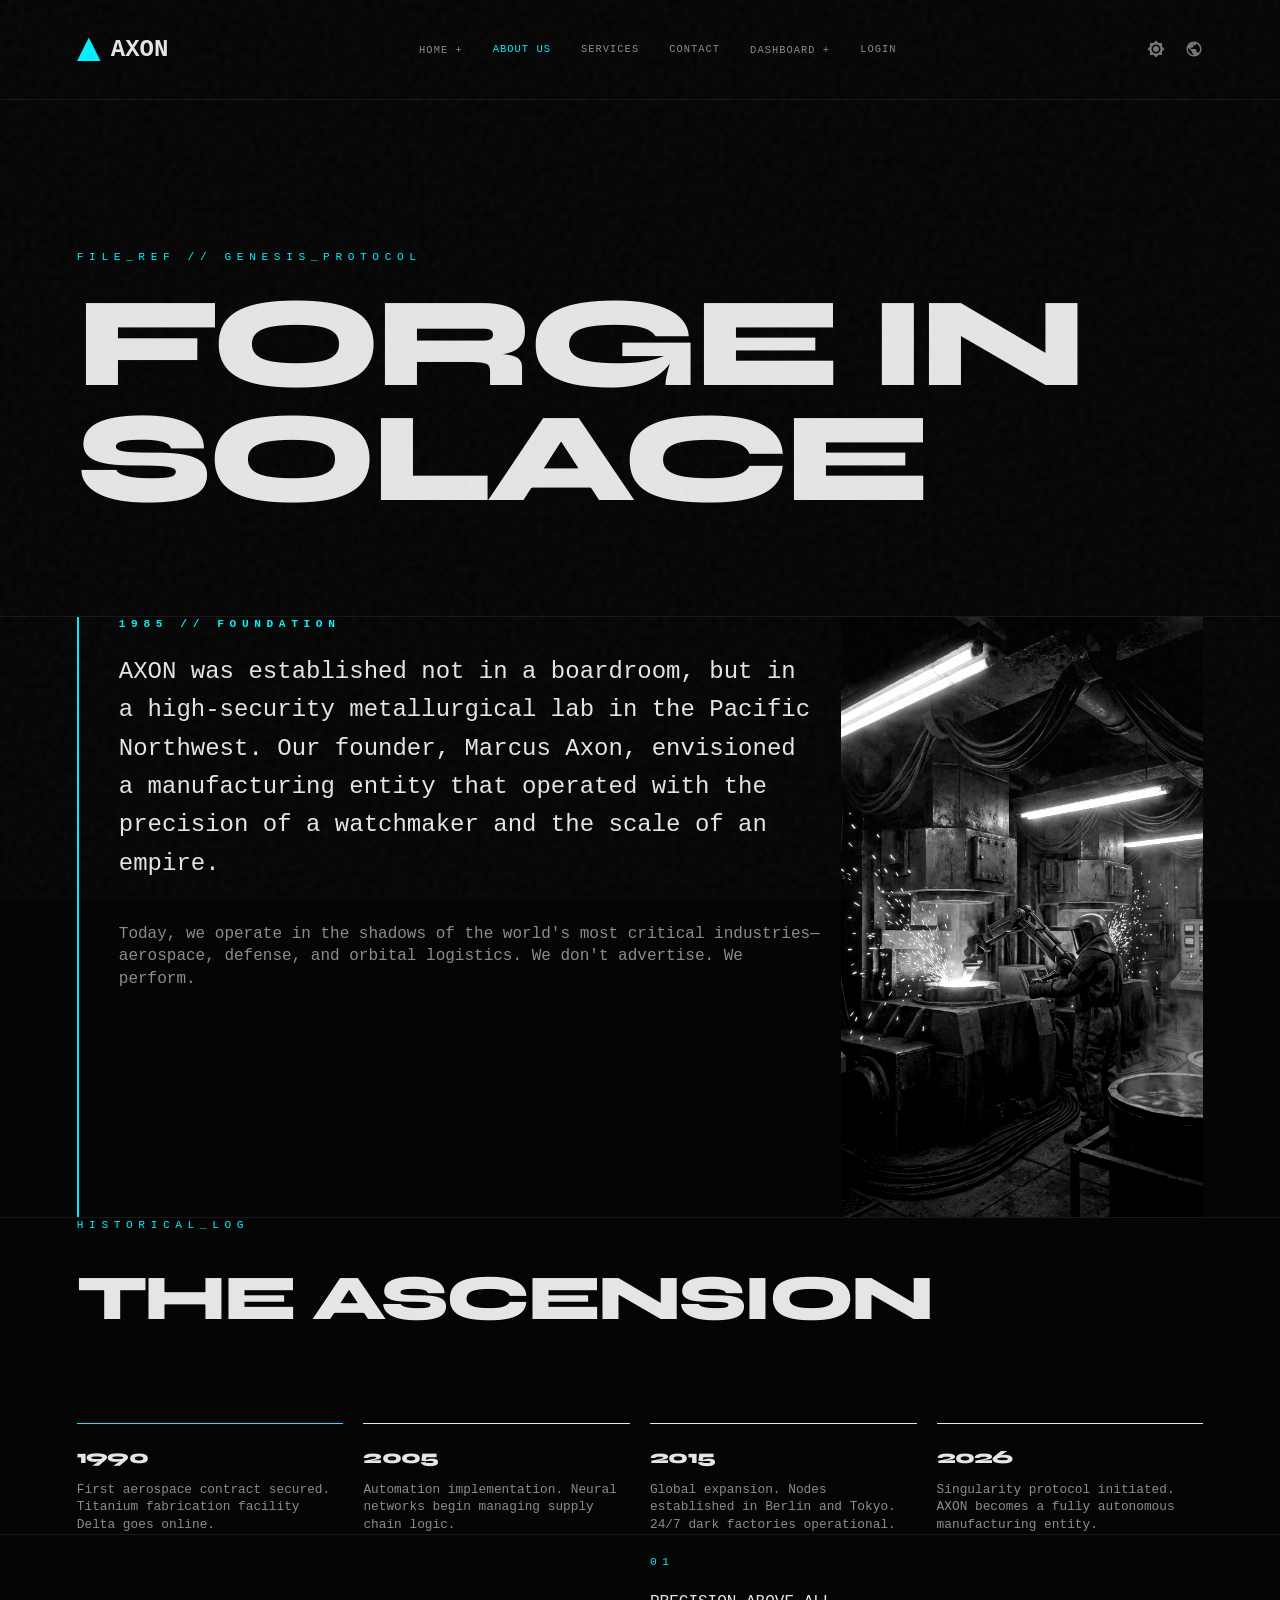
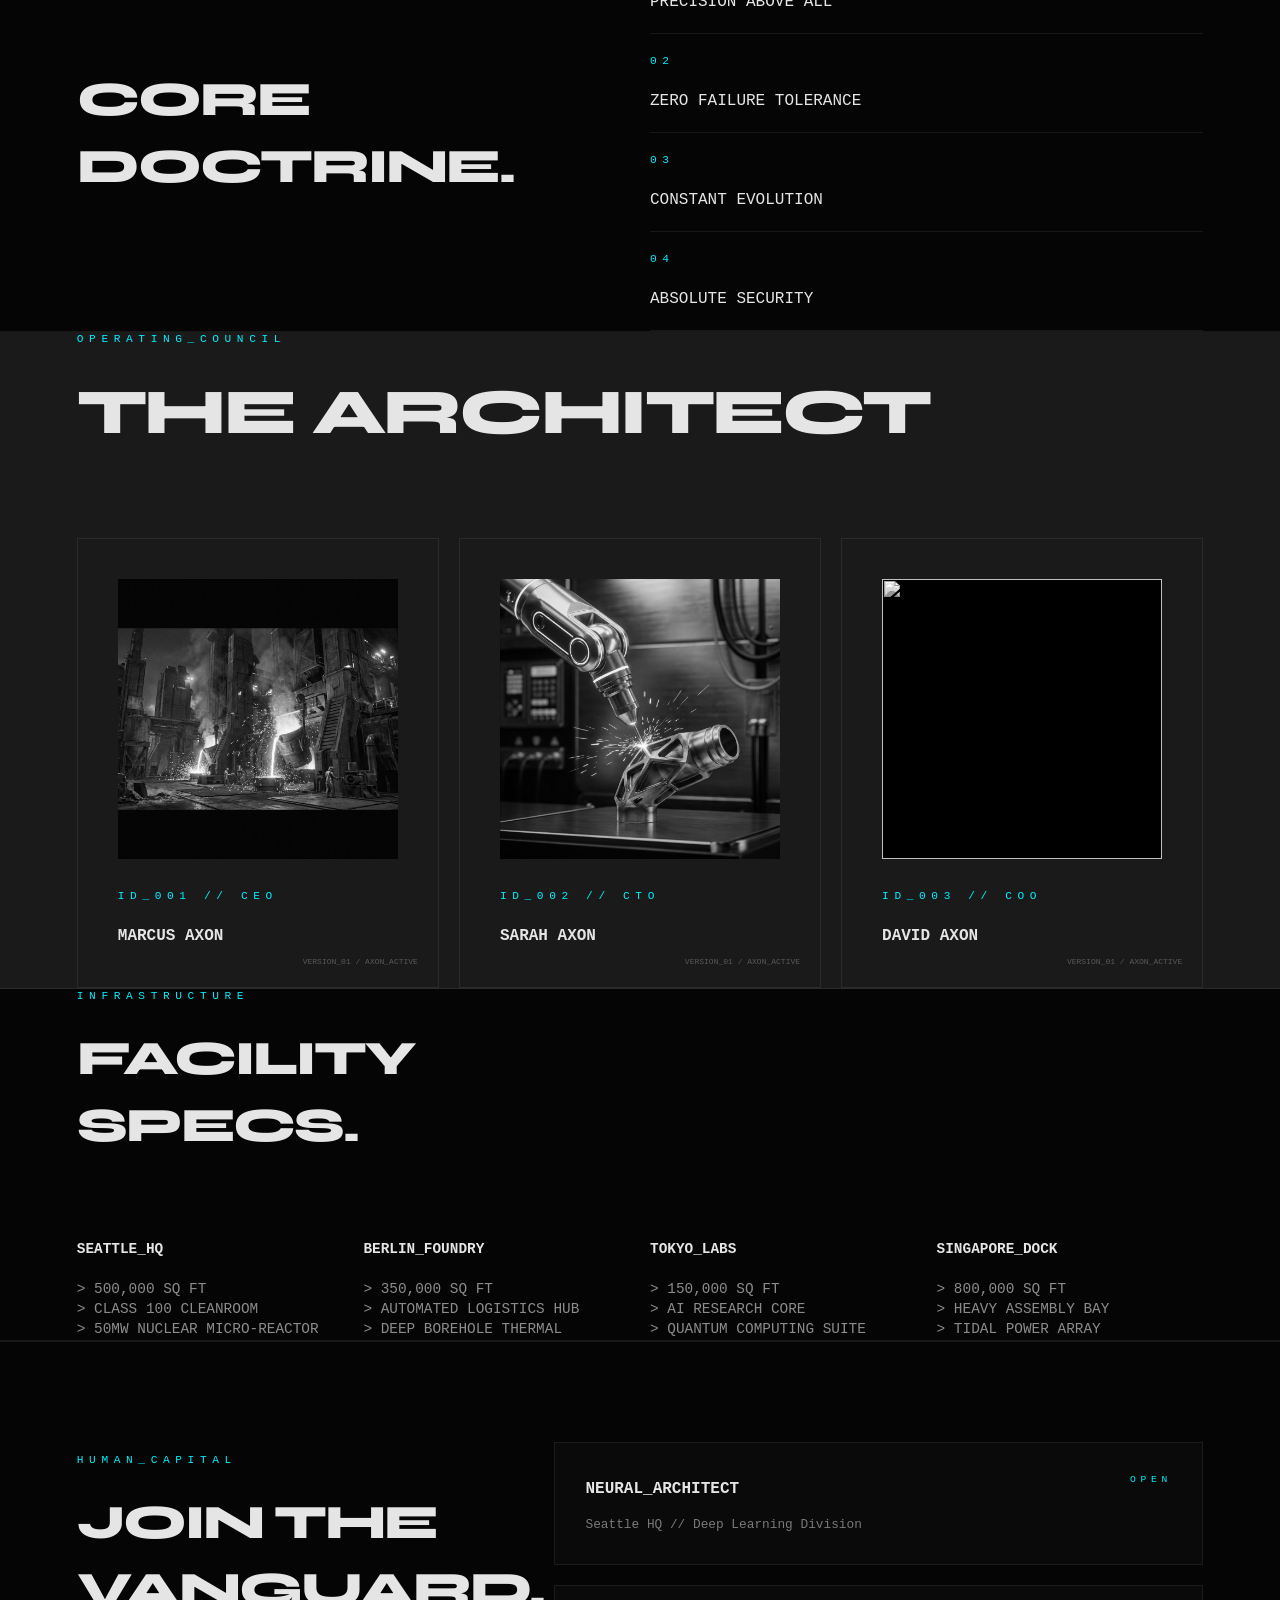
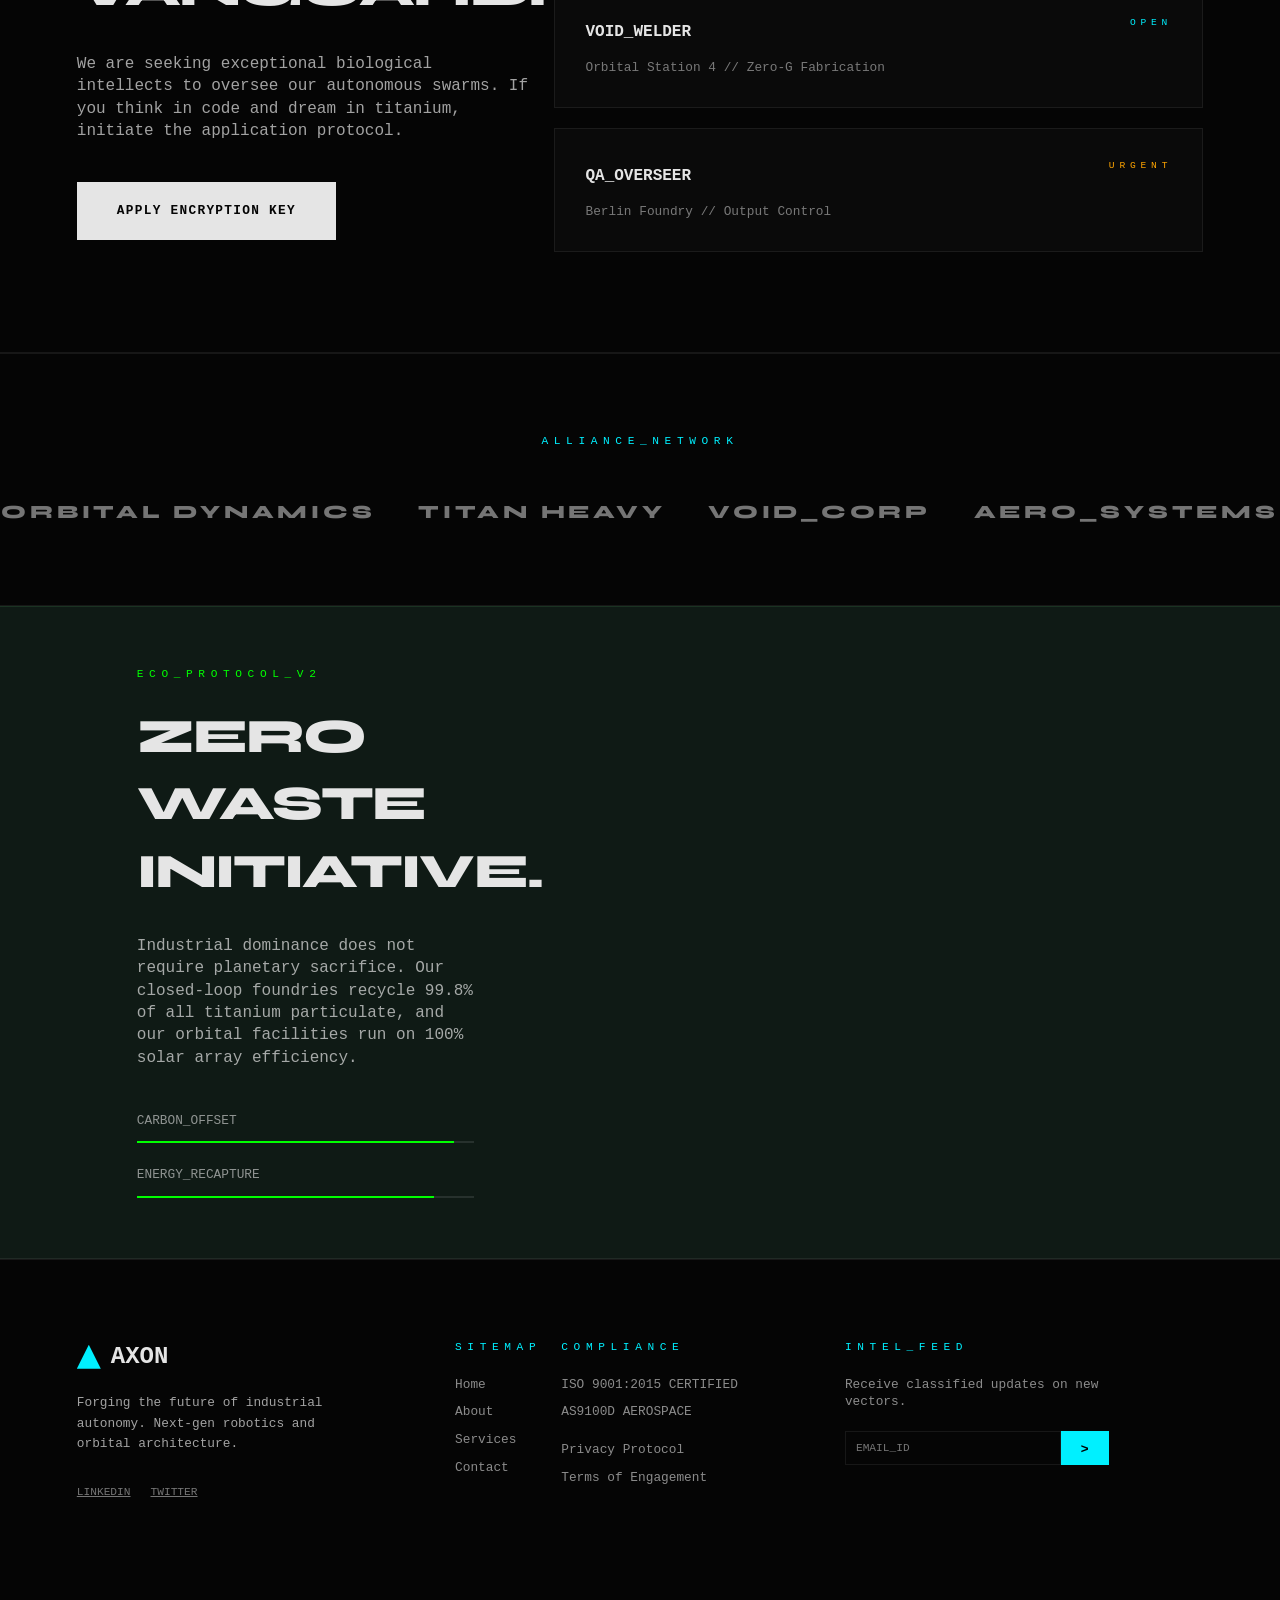
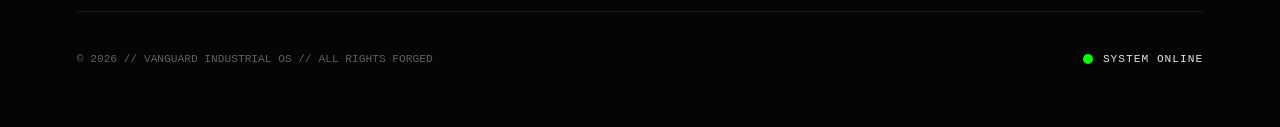
==== about.html @ edf785f6 "First work update" ====
<!DOCTYPE html>
<html lang="en" data-theme="dark" dir="ltr">

<head>
    <meta charset="UTF-8">
    <meta name="viewport" content="width=device-width, initial-scale=1.0">
    <title>AXON // GENESIS</title>
    <link rel="stylesheet" href="style.css">
</head>

<body>
    <nav>
        <div class="v-container nav-inner">
            <a href="index.html" class="v-logo">AXON</a>
            <div class="mobile-toggle">
                <span></span><span></span><span></span>
            </div>
            <div class="nav-links">
                <div class="dropdown">
                    <span class="nav-link">Home +</span>
                    <div class="dropdown-content">
                        <a href="index.html" class="dropdown-link">Home 1</a>
                        <a href="index2.html" class="dropdown-link">Home 2</a>
                    </div>
                </div>
                <a href="about.html" class="nav-link active">About us</a>
                <a href="services.html" class="nav-link">Services</a>
                <a href="contact.html" class="nav-link">Contact</a>
                <div class="dropdown">
                    <span class="nav-link">Dashboard +</span>
                    <div class="dropdown-content">
                        <a href="dashboard-user.html" class="dropdown-link">User Dashboard</a>
                        <a href="dashboard-admin.html" class="dropdown-link">Admin Dashboard</a>
                    </div>
                </div>
                <a href="login.html" class="nav-link">Login</a>
            </div>
            <div style="display: flex; gap: 20px;">
                <button onclick="toggleTheme()" class="nav-icon" title="Theme">
                    <svg viewBox="0 0 24 24">
                        <path
                            d="M20 8.69V4h-4.69L12 .69 8.69 4H4v4.69L.69 12 4 15.31V20h4.69L12 23.31 15.31 20H20v-4.69L23.31 12 20 8.69zM12 18c-3.31 0-6-2.69-6-6s2.69-6 6-6 6 2.69 6 6-2.69 6-6 6zm0-10c-2.21 0-4 1.79-4 4s1.79 4 4 4 4-1.79 4-4-1.79-4-4-4z" />
                    </svg>
                </button>
                <button onclick="toggleRTL()" class="nav-icon" title="Direction">
                    <svg viewBox="0 0 24 24">
                        <path
                            d="M12 2C6.48 2 2 6.48 2 12s4.48 10 10 10 10-4.48 10-10S17.52 2 12 2zm-1 17.93c-3.95-.49-7-3.85-7-7.93 0-.62.08-1.21.21-1.79L9 15v1c0 1.1.9 2 2 2v1.93zm6.9-2.54c-.26-.81-1-1.39-1.9-1.39h-1v-3c0-.55-.45-1-1-1H8v-2h2c.55 0 1-.45 1-1V7h2c1.1 0 2-.9 2-2v-.41c2.93 1.19 5 4.06 5 7.41 0 2.08-.8 3.97-2.1 5.39z" />
                    </svg>
                </button>
            </div>
        </div>
    </nav>

    <header class="v-container"
        style="padding-top: 250px; padding-bottom: 100px; border-bottom: 1px solid var(--v-border);">
        <span class="v-label">FILE_REF // GENESIS_PROTOCOL</span>
        <h1 style="font-size: clamp(3rem, 10vw, 8rem); line-height: 0.9;">FORGE IN <br>SOLACE</h1>
    </header>

    <section class="v-container">
        <div class="v-grid">
            <div style="grid-column: span 8; border-left: 2px solid var(--v-accent); padding-left: 40px;"
                class="v-reveal">
                <h4 class="v-label">1985 // FOUNDATION</h4>
                <p style="font-size: 1.5rem; margin-top: 20px; line-height: 1.6;">AXON was established not in a
                    boardroom, but in a high-security metallurgical lab in the Pacific Northwest. Our founder, Marcus
                    Axon, envisioned a manufacturing entity that operated with the precision of a watchmaker and the
                    scale of an empire.</p>
                <p style="margin-top: 40px; opacity: 0.6;">Today, we operate in the shadows of the world's most critical
                    industries—aerospace, defense, and orbital logistics. We don't advertise. We perform.</p>
            </div>
            <div style="grid-column: span 4;" class="v-reveal">
                <div style="width: 100%; height: 600px; background: var(--v-gray);">
                    <img src="Assets/foundry_lab.png"
                        style="width: 100%; height: 100%; object-fit: cover; filter: grayscale(1) contrast(1.2);">
                </div>
            </div>
        </div>
    </section>

    <!-- NEW SECTION: GLOBAL TIMELINE -->
    <section class="v-container" style="background: var(--v-black); border-bottom: 1px solid var(--v-border);">
        <div class="section-head reveal" style="margin-bottom: 80px;">
            <span class="v-label">HISTORICAL_LOG</span>
            <h2 style="font-size: 4rem;">THE ASCENSION</h2>
        </div>
        <div class="v-grid">
            <div style="grid-column: span 3; border-top: 1px solid var(--v-accent); padding-top: 20px;">
                <h3>1990</h3>
                <p style="margin-top: 10px; font-size: 0.8rem; opacity: 0.6;">First aerospace contract secured. Titanium
                    fabrication facility Delta goes online.</p>
            </div>
            <div style="grid-column: span 3; border-top: 1px solid var(--v-white); padding-top: 20px;">
                <h3>2005</h3>
                <p style="margin-top: 10px; font-size: 0.8rem; opacity: 0.6;">Automation implementation. Neural networks
                    begin managing supply chain logic.</p>
            </div>
            <div style="grid-column: span 3; border-top: 1px solid var(--v-white); padding-top: 20px;">
                <h3>2015</h3>
                <p style="margin-top: 10px; font-size: 0.8rem; opacity: 0.6;">Global expansion. Nodes established in
                    Berlin and Tokyo. 24/7 dark factories operational.</p>
            </div>
            <div style="grid-column: span 3; border-top: 1px solid var(--v-white); padding-top: 20px;">
                <h3>2026</h3>
                <p style="margin-top: 10px; font-size: 0.8rem; opacity: 0.6;">Singularity protocol initiated. AXON
                    becomes a fully autonomous manufacturing entity.</p>
            </div>
        </div>
    </section>

    <!-- NEW SECTION: CORE VALUES -->
    <section class="v-container">
        <div class="v-grid" style="align-items: center;">
            <div style="grid-column: span 6;">
                <h2 style="font-size: 3rem;">CORE <br>DOCTRINE.</h2>
            </div>
            <div style="grid-column: span 6;">
                <ul style="list-style: none;">
                    <li style="padding: 20px 0; border-bottom: 1px solid var(--v-border);">
                        <span class="v-label" style="margin-right: 20px;">01</span> PRECISION ABOVE ALL
                    </li>
                    <li style="padding: 20px 0; border-bottom: 1px solid var(--v-border);">
                        <span class="v-label" style="margin-right: 20px;">02</span> ZERO FAILURE TOLERANCE
                    </li>
                    <li style="padding: 20px 0; border-bottom: 1px solid var(--v-border);">
                        <span class="v-label" style="margin-right: 20px;">03</span> CONSTANT EVOLUTION
                    </li>
                    <li style="padding: 20px 0; border-bottom: 1px solid var(--v-border);">
                        <span class="v-label" style="margin-right: 20px;">04</span> ABSOLUTE SECURITY
                    </li>
                </ul>
            </div>
        </div>
    </section>

    <section class="v-container" style="background: var(--v-gray);">
        <div class="section-head reveal" style="margin-bottom: 80px;">
            <span class="v-label">OPERATING_COUNCIL</span>
            <h2 style="font-size: 4rem;">THE ARCHITECT</h2>
        </div>
        <div class="v-grid">
            <div class="v-card v-reveal">
                <div style="width: 100%; aspect-ratio: 1; background: #000; margin-bottom: 30px; overflow: hidden;">
                    <img src="Assets/hero.png"
                        style="width: 100%; height: 100%; object-fit: cover; filter: grayscale(1);">
                </div>
                <span class="v-label">ID_001 // CEO</span>
                <h4>MARCUS AXON</h4>
            </div>
            <div class="v-card v-reveal">
                <div style="width: 100%; aspect-ratio: 1; background: #000; margin-bottom: 30px; overflow: hidden;">
                    <img src="Assets/vector1.png"
                        style="width: 100%; height: 100%; object-fit: cover; filter: grayscale(1); transform: scaleX(-1);">
                </div>
                <span class="v-label">ID_002 // CTO</span>
                <h4>SARAH AXON</h4>
            </div>
            <div class="v-card v-reveal">
                <div style="width: 100%; aspect-ratio: 1; background: #000; margin-bottom: 30px; overflow: hidden;">
                    <img src="https://images.unsplash.com/photo-1500648767791-00dcc994a43e?auto=format&fit=crop&q=80&w=400"
                        style="width: 100%; height: 100%; object-fit: cover; filter: grayscale(1);">
                </div>
                <span class="v-label">ID_003 // COO</span>
                <h4>DAVID AXON</h4>
            </div>
        </div>
    </section>

    <!-- NEW CONTENT: FACILITY SPECS -->
    <section class="v-container" style="padding-bottom: 0;">
        <div class="v-grid">
            <div style="grid-column: span 12; margin-bottom: 60px;">
                <span class="v-label">INFRASTRUCTURE</span>
                <h2 style="font-size: 3rem;">FACILITY <br>SPECS.</h2>
            </div>
            <div style="grid-column: span 3; font-size: 0.9rem;">
                <h4 style="margin-bottom: 20px;">SEATTLE_HQ</h4>
                <p style="opacity: 0.6;">> 500,000 SQ FT</p>
                <p style="opacity: 0.6;">> CLASS 100 CLEANROOM</p>
                <p style="opacity: 0.6;">> 50MW NUCLEAR MICRO-REACTOR</p>
            </div>
            <div style="grid-column: span 3; font-size: 0.9rem;">
                <h4 style="margin-bottom: 20px;">BERLIN_FOUNDRY</h4>
                <p style="opacity: 0.6;">> 350,000 SQ FT</p>
                <p style="opacity: 0.6;">> AUTOMATED LOGISTICS HUB</p>
                <p style="opacity: 0.6;">> DEEP BOREHOLE THERMAL</p>
            </div>
            <div style="grid-column: span 3; font-size: 0.9rem;">
                <h4 style="margin-bottom: 20px;">TOKYO_LABS</h4>
                <p style="opacity: 0.6;">> 150,000 SQ FT</p>
                <p style="opacity: 0.6;">> AI RESEARCH CORE</p>
                <p style="opacity: 0.6;">> QUANTUM COMPUTING SUITE</p>
            </div>
            <div style="grid-column: span 3; font-size: 0.9rem;">
                <h4 style="margin-bottom: 20px;">SINGAPORE_DOCK</h4>
                <p style="opacity: 0.6;">> 800,000 SQ FT</p>
                <p style="opacity: 0.6;">> HEAVY ASSEMBLY BAY</p>
                <p style="opacity: 0.6;">> TIDAL POWER ARRAY</p>
            </div>
        </div>

    </section>

    <!-- NEW CONTENT: RECRUITMENT -->
    <section class="v-container"
        style="padding-top: 100px; padding-bottom: 100px; border-top: 1px solid var(--v-border);">
        <div class="v-grid" style="align-items: center;">
            <div style="grid-column: span 5;">
                <span class="v-label">HUMAN_CAPITAL</span>
                <h2 style="font-size: 3rem; margin-top: 20px;">JOIN THE <br>VANGUARD.</h2>
                <p style="margin-top: 30px; opacity: 0.7;">We are seeking exceptional biological intellects to oversee
                    our autonomous swarms. If you think in code and dream in titanium, initiate the application
                    protocol.</p>
                <a href="contact.html" class="v-button" style="margin-top: 40px;"><span>Apply Encryption Key</span></a>
            </div>
            <div style="grid-column: span 7;">
                <div
                    style="border: 1px solid var(--v-border); padding: 30px; margin-bottom: 20px; background: rgba(255,255,255,0.02);">
                    <div style="display: flex; justify-content: space-between; align-items: center;">
                        <h4 style="margin: 0;">NEURAL_ARCHITECT</h4>
                        <span class="v-label" style="font-size: 0.6rem; color: var(--v-accent);">OPEN</span>
                    </div>
                    <p style="font-size: 0.8rem; margin-top: 10px; opacity: 0.5;">Seattle HQ // Deep Learning Division
                    </p>
                </div>
                <div
                    style="border: 1px solid var(--v-border); padding: 30px; margin-bottom: 20px; background: rgba(255,255,255,0.02);">
                    <div style="display: flex; justify-content: space-between; align-items: center;">
                        <h4 style="margin: 0;">VOID_WELDER</h4>
                        <span class="v-label" style="font-size: 0.6rem; color: var(--v-accent);">OPEN</span>
                    </div>
                    <p style="font-size: 0.8rem; margin-top: 10px; opacity: 0.5;">Orbital Station 4 // Zero-G
                        Fabrication</p>
                </div>
                <div style="border: 1px solid var(--v-border); padding: 30px; background: rgba(255,255,255,0.02);">
                    <div style="display: flex; justify-content: space-between; align-items: center;">
                        <h4 style="margin: 0;">QA_OVERSEER</h4>
                        <span class="v-label" style="font-size: 0.6rem; color: #FFA500;">URGENT</span>
                    </div>
                    <p style="font-size: 0.8rem; margin-top: 10px; opacity: 0.5;">Berlin Foundry // Output Control</p>
                </div>
            </div>
        </div>
    </section>

    <!-- NEW SECTION: STRATEGIC PARTNERS -->
    <section class="v-container" style="border-top: 1px solid var(--v-border); padding: 80px 0;">
        <span class="v-label" style="display: block; text-align: center; margin-bottom: 50px;">ALLIANCE_NETWORK</span>
        <div style="display: flex; justify-content: space-around; flex-wrap: wrap; opacity: 0.5; gap: 40px;">
            <h3 style="letter-spacing: 0.2em;">ORBITAL DYNAMICS</h3>
            <h3 style="letter-spacing: 0.2em;">TITAN HEAVY</h3>
            <h3 style="letter-spacing: 0.2em;">VOID_CORP</h3>
            <h3 style="letter-spacing: 0.2em;">AERO_SYSTEMS</h3>
        </div>
    </section>

    <!-- NEW SECTION: SUSTAINABILITY -->
    <section class="v-container" style="background: #0f1a15; border-top: 1px solid #1a3322; color: #E5E5E5;">
        <div class="v-grid">
            <div style="grid-column: span 5; padding: 60px;">
                <span class="v-label" style="color: #00FF00;">ECO_PROTOCOL_V2</span>
                <h2 style="font-size: 3rem; margin-top: 20px;">ZERO WASTE <br>INITIATIVE.</h2>
                <p style="margin-top: 30px; opacity: 0.7;">Industrial dominance does not require planetary sacrifice.
                    Our
                    closed-loop foundries recycle 99.8% of all titanium particulate, and our orbital facilities run on
                    100% solar array efficiency.</p>
                <div style="margin-top: 40px;">
                    <div style="margin-bottom: 20px;">
                        <span style="font-size: 0.8rem; opacity: 0.6;">CARBON_OFFSET</span>
                        <div style="width: 100%; height: 2px; background: rgba(255,255,255,0.1); margin-top: 10px;">
                            <div style="width: 94%; height: 100%; background: #00FF00;"></div>
                        </div>
                    </div>
                    <div>
                        <span style="font-size: 0.8rem; opacity: 0.6;">ENERGY_RECAPTURE</span>
                        <div style="width: 100%; height: 2px; background: rgba(255,255,255,0.1); margin-top: 10px;">
                            <div style="width: 88%; height: 100%; background: #00FF00;"></div>
                        </div>
                    </div>
                </div>
            </div>
            <div
                style="grid-column: span 7; background: url('https://images.unsplash.com/photo-1470115636492-6d2b56f9146d?auto=format&fit=crop&q=80&w=1000') center/cover; opacity: 0.6;">
            </div>
        </div>
    </section>

    <footer class="dash-footer" style="border-top: 1px solid var(--v-border); margin-top: 0; padding-top: 80px;">
        <div class="v-grid" style="row-gap: 50px;">
            <!-- Brand -->
            <div style="grid-column: span 3;">
                <a href="index.html" class="v-logo">AXON</a>
                <p style="margin-top: 20px; font-size: 0.8rem; opacity: 0.7; line-height: 1.6;">
                    Forging the future of industrial autonomy. Next-gen robotics and orbital architecture.
                </p>
                <div style="margin-top: 30px; display: flex; gap: 20px;">
                    <a href="#" style="opacity: 0.5; font-size: 0.7rem; color: inherit;">LINKEDIN</a>
                    <a href="#" style="opacity: 0.5; font-size: 0.7rem; color: inherit;">TWITTER</a>
                </div>
            </div>

            <!-- Sitemap -->
            <div style="grid-column: span 2; grid-column-start: 5;">
                <span class="v-label">SITEMAP</span>
                <div style="margin-top: 20px; display: flex; flex-direction: column; gap: 10px;">
                    <a href="index.html"
                        style="opacity: 0.6; text-decoration: none; font-size: 0.8rem; color: inherit;">Home</a>
                    <a href="about.html"
                        style="opacity: 0.6; text-decoration: none; font-size: 0.8rem; color: inherit;">About</a>
                    <a href="services.html"
                        style="opacity: 0.6; text-decoration: none; font-size: 0.8rem; color: inherit;">Services</a>
                    <a href="contact.html"
                        style="opacity: 0.6; text-decoration: none; font-size: 0.8rem; color: inherit;">Contact</a>
                </div>
            </div>

            <!-- Legal/Nodes -->
            <div style="grid-column: span 3;">
                <span class="v-label">COMPLIANCE</span>
                <div style="margin-top: 20px; display: flex; flex-direction: column; gap: 10px;">
                    <span style="opacity: 0.6; font-size: 0.8rem;">ISO 9001:2015 CERTIFIED</span>
                    <span style="opacity: 0.6; font-size: 0.8rem;">AS9100D AEROSPACE</span>
                    <a href="#"
                        style="opacity: 0.6; text-decoration: none; font-size: 0.8rem; color: inherit; margin-top: 10px;">Privacy
                        Protocol</a>
                    <a href="#" style="opacity: 0.6; text-decoration: none; font-size: 0.8rem; color: inherit;">Terms of
                        Engagement</a>
                </div>
            </div>

            <!-- Newsletter -->
            <div style="grid-column: span 3;">
                <span class="v-label">INTEL_FEED</span>
                <p style="margin-top: 20px; font-size: 0.8rem; opacity: 0.6; margin-bottom: 20px;">Receive classified
                    updates on new vectors.</p>
                <form action="#" style="display: flex;">
                    <input type="email" placeholder="EMAIL_ID"
                        style="background: transparent; border: 1px solid var(--v-border); padding: 10px; color: inherit; font-family: inherit; width: 100%; font-size: 0.7rem;">
                    <button type="submit"
                        style="background: var(--v-accent); border: none; padding: 0 20px; font-weight: bold; cursor: pointer;">></button>
                </form>
            </div>

            <!-- Bottom Row -->
            <div
                style="grid-column: span 12; margin-top: 60px; padding-top: 40px; border-top: 1px solid var(--v-border); display: flex; justify-content: space-between; align-items: center; flex-wrap: wrap; gap: 20px;">
                <p style="font-size: 0.7rem; opacity: 0.4;">© 2026 // VANGUARD INDUSTRIAL OS // ALL RIGHTS FORGED</p>
                <div style="display: flex; gap: 20px; align-items: center;">
                    <div style="display: flex; align-items: center; gap: 10px;">
                        <span style="width: 10px; height: 10px; background: #00FF00; border-radius: 50%;"></span>
                        <span style="font-size: 0.7rem; letter-spacing: 1px;">SYSTEM ONLINE</span>
                    </div>
                </div>
            </div>
        </div>
    </footer>

    <script src="main.js"></script>
</body>

</html>
---- style.css ----
@import url('https://fonts.googleapis.com/css2?family=Syne:wght@400;700;800&family=JetBrains+Mono:wght@300;400;500&display=swap');

:root {
    /* Vanguard Industrial Palette */
    --v-black: #050505;
    --v-white: #E5E5E5;
    --v-accent: #00F0FF;
    /* Ion Blue */
    --v-accent-dim: rgba(0, 240, 255, 0.15);
    --v-gray: #1A1A1A;
    --v-gray-light: #2A2A2A;

    /* Layout Tokens */
    --v-margin: 6vw;
    --v-border: rgba(229, 229, 229, 0.08);
}

[data-theme="light"] {
    --v-black: #F5F5F5;
    --v-white: #0A0A0A;
    --v-accent: #FF3D00;
    /* Neon Orange */
    --v-accent-dim: rgba(255, 61, 0, 0.15);
    --v-gray: #E0E0E0;
    --v-gray-light: #CCCCCC;
}

/* --- Foundation --- */
* {
    margin: 0;
    padding: 0;
    box-sizing: border-box;
}

body {
    background-color: var(--v-black);
    color: var(--v-white);
    font-family: 'JetBrains+Mono', monospace;
    overflow-x: hidden;
    line-height: 1.4;
    -webkit-font-smoothing: antialiased;
    width: 100%;
}

h1,
h2,
h3,
.v-title {
    font-family: 'Syne', sans-serif;
    font-weight: 800;
    text-transform: uppercase;
    letter-spacing: -0.04em;
}

/* --- Grain Overlay (Premium Texture) --- */
body::before {
    content: "";
    position: fixed;
    top: 0;
    left: 0;
    width: 100vw;
    height: 100vh;
    opacity: 0.04;
    pointer-events: none;
    z-index: 9999;
    background-image: url("data:image/svg+xml,%3Csvg viewBox='0 0 200 200' xmlns='http://www.w3.org/2000/svg'%3E%3Cfilter id='noiseFilter'%3E%3CfeTurbulence type='fractalNoise' baseFrequency='0.65' numOctaves='3' stitchTiles='stitch'/%3E%3C/filter%3E%3Crect width='100%25' height='100%25' filter='url(%23noiseFilter)'/%3E%3C/svg%3E");
}

/* --- Custom Cursor --- */
#v-cursor,
#v-cursor-follower {
    display: none;
    /* Disabled for reliability */
}

/* --- Layout Elements --- */
.v-container {
    padding: 0 var(--v-margin);
    width: 100%;
}

.v-grid {
    display: grid;
    grid-template-columns: repeat(12, 1fr);
    gap: 20px;
}

/* --- Navigation --- */
nav {
    position: fixed;
    top: 0;
    left: 0;
    width: 100%;
    height: 100px;
    display: flex;
    align-items: center;
    border-bottom: 1px solid var(--v-border);
    background: var(--v-black);
    backdrop-filter: blur(20px);
    z-index: 1000;
}

.nav-inner {
    width: 100%;
    display: flex;
    justify-content: space-between;
    align-items: center;
}

.v-logo {
    font-size: 1.5rem;
    font-weight: 800;
    color: var(--v-white);
    text-decoration: none;
    display: flex;
    align-items: center;
    gap: 10px;
}

.v-logo::before {
    content: "";
    width: 24px;
    height: 24px;
    background: var(--v-accent);
    clip-path: polygon(50% 0%, 0% 100%, 100% 100%);
}

.nav-links {
    display: flex;
    gap: 30px;
    align-items: center;
}

.nav-link {
    font-size: 0.65rem;
    text-transform: uppercase;
    letter-spacing: 0.1em;
    color: var(--v-white);
    text-decoration: none;
    opacity: 0.6;
    transition: 0.3s;
    white-space: nowrap;
    position: relative;
    cursor: pointer;
}

.nav-link:hover,
.nav-link.active {
    opacity: 1;
    color: var(--v-accent);
}

/* Dropdown */
.dropdown {
    position: relative;
    display: inline-block;
    padding: 10px 0;
}

.dropdown-content {
    display: none;
    position: absolute;
    top: 100%;
    left: -10px;
    background-color: var(--v-black);
    border: 1px solid var(--v-border);
    min-width: 180px;
    z-index: 1001;
    padding: 10px 0;
    box-shadow: 0 10px 30px rgba(0, 0, 0, 0.5);
}

.dropdown:hover .dropdown-content {
    display: block;
}

.dropdown-link {
    display: block;
    padding: 12px 20px;
    color: var(--v-white);
    text-decoration: none;
    font-size: 0.65rem;
    text-transform: uppercase;
    letter-spacing: 0.1em;
    opacity: 0.6;
    transition: 0.3s;
}

.dropdown-link:hover {
    opacity: 1;
    color: var(--v-accent);
    background: rgba(255, 255, 255, 0.05);
}

/* Nav Icons */
.nav-icon {
    background: none;
    border: none;
    cursor: pointer;
    color: var(--v-white);
    opacity: 0.5;
    transition: 0.3s;
    display: flex;
    align-items: center;
    justify-content: center;
}

.nav-icon:hover {
    opacity: 1;
    color: var(--v-accent);
    transform: scale(1.1);
}

.nav-icon svg {
    width: 18px;
    height: 18px;
    fill: currentColor;
}

/* --- Hero Section (The Core) --- */
.hero {
    min-height: 100vh;
    display: flex;
    flex-direction: column;
    justify-content: center;
    position: relative;
    padding-top: 100px;
}

.v-label {
    font-size: 0.7rem;
    color: var(--v-accent);
    letter-spacing: 0.5em;
    margin-bottom: 20px;
    display: block;
}

.hero h1 {
    font-size: clamp(3.5rem, 10vw, 12rem);
    line-height: 0.85;
    margin-left: -0.05em;
    word-break: break-word;
}

.hero-sub {
    margin-top: 40px;
    max-width: 400px;
    font-size: 0.9rem;
    opacity: 0.5;
}

.hero-visual {
    position: absolute;
    right: var(--v-margin);
    top: 50%;
    transform: translateY(-50%);
    width: 35vw;
    height: 60vh;
    background: var(--v-gray);
    overflow: hidden;
}

.hero-visual img {
    width: 100%;
    height: 100%;
    object-fit: cover;
    filter: grayscale(1) brightness(0.8);
    transition: 1s cubic-bezier(0.16, 1, 0.3, 1);
}

.hero-visual:hover img {
    filter: grayscale(0) brightness(1);
    transform: scale(1.05);
}

/* --- Technical Sections --- */
section {
    padding: 15rem 0;
    border-bottom: 1px solid var(--v-border);
    position: relative;
}

.section-num {
    font-size: 5rem;
    font-family: 'Syne', sans-serif;
    opacity: 0.05;
    position: absolute;
    top: 0;
    left: var(--v-margin);
}

.v-card {
    grid-column: span 4;
    padding: 40px;
    background: var(--v-gray);
    border: 1px solid var(--v-border);
    transition: 0.4s;
    position: relative;
}

.v-card:hover {
    background: var(--v-gray-light);
    border-color: var(--v-accent);
}

.v-card::after {
    content: "VERSION_01 / AXON_ACTIVE";
    position: absolute;
    bottom: 20px;
    right: 20px;
    font-size: 0.5rem;
    opacity: 0.3;
}

/* --- Interactive Elements --- */
.v-button {
    display: inline-flex;
    padding: 20px 40px;
    background: var(--v-white);
    color: var(--v-black);
    text-transform: uppercase;
    font-weight: 700;
    font-size: 0.8rem;
    letter-spacing: 0.1em;
    text-decoration: none;
    margin-top: 40px;
    position: relative;
    overflow: hidden;
}

.v-button::before {
    content: "";
    position: absolute;
    top: 0;
    left: -100%;
    width: 100%;
    height: 100%;
    background: var(--v-accent);
    transition: 0.4s cubic-bezier(0.16, 1, 0.3, 1);
}

.v-button:hover::before {
    left: 0;
}

.v-button span {
    position: relative;
    z-index: 2;
}

/* --- Marquee (Engineered) --- */
.v-marquee {
    overflow: hidden;
    white-space: nowrap;
    padding: 40px 0;
    background: var(--v-white);
    color: var(--v-black);
    width: 100%;
    max-width: 100vw;
}

.marquee-content {
    display: inline-block;
    animation: v-scroll 60s linear infinite;
    font-size: 8rem;
    font-weight: 800;
    font-family: 'Syne', sans-serif;
}

@keyframes v-scroll {
    from {
        transform: translateX(0);
    }

    to {
        transform: translateX(-50%);
    }
}

/* --- Dashboards (Tactical) --- */
.t-layout {
    display: grid;
    grid-template-columns: 320px 1fr;
    min-height: 100vh;
    padding-top: 100px;
}

.t-sidebar {
    border-right: 1px solid var(--v-border);
    padding: 40px;
}

.t-link {
    display: block;
    padding: 15px 0;
    font-size: 0.7rem;
    text-transform: uppercase;
    letter-spacing: 0.3em;
    color: var(--v-white);
    opacity: 0.4;
    text-decoration: none;
    border-bottom: 1px solid var(--v-border);
}

.t-link:hover,
.t-link.active {
    opacity: 1;
    color: var(--v-accent);
}

.t-grid {
    display: grid;
    grid-template-columns: repeat(auto-fit, minmax(300px, 1fr));
    gap: 1px;
    background: var(--v-border);
}

.t-item {
    background: var(--v-black);
    padding: 60px;
    display: flex;
    flex-direction: column;
    justify-content: space-between;
}

/* --- RTL --- */
[dir="rtl"] {
    direction: rtl;
    font-family: sans-serif;
}

/* --- Responsive & Mobile --- */
@media (max-width: 1024px) {
    :root {
        --v-margin: 20px;
    }

    body {
        width: 100%;
        overflow-x: hidden;
    }

    .hero-visual {
        display: none;
    }

    /* Stack the tactical dashboard */
    .t-layout {
        grid-template-columns: 1fr;
        padding-top: 80px;
    }

    .t-sidebar {
        border-right: none;
        border-bottom: 1px solid var(--v-border);
        padding: 20px;
        display: none;
        /* Hidden by default on mobile, toggle needed */
    }

    .t-sidebar.active {
        display: block;
    }

    /* Nav Mobile Fix */
    .nav-inner {
        padding: 0 20px;
    }

    .nav-links {
        display: none;
        /* Hide default nav items */
        position: fixed;
        top: 80px;
        left: 0;
        width: 100%;
        height: calc(100vh - 80px);
        background: var(--v-black);
        flex-direction: column;
        padding: 40px;
        border-bottom: 1px solid var(--v-border);
        gap: 20px;
        z-index: 999;
        overflow-y: auto;
    }

    .nav-links .nav-link {
        font-size: 1.5rem;
        /* Larger touch targets */
        opacity: 0.8;
    }

    .nav-links.active {
        display: flex;
    }

    /* Hamburger */
    .mobile-toggle {
        display: flex !important;
        flex-direction: column;
        justify-content: space-between;
        width: 30px;
        height: 20px;
        cursor: pointer;
        z-index: 1001;
    }

    .mobile-toggle span {
        display: block;
        width: 100%;
        height: 2px;
        background: var(--v-white);
        transition: 0.3s;
    }

    /* Grid Stacking */
    .v-grid {
        display: flex;
        flex-direction: column;
        gap: 40px;
    }

    /* Typography Scaling */
    h1 {
        font-size: clamp(2.5rem, 8vw, 3.5rem);
        word-break: break-word;
        /* Prevent overflow */
        line-height: 1.1;
    }

    h2 {
        font-size: 2rem !important;
        word-break: break-word;
    }

    .section-num {
        font-size: 3rem;
        left: 20px;
        /* Align with mobile margin */
    }

    /* Marquee Handling */
    .v-marquee {
        width: 100vw;
        max-width: 100%;
        overflow: hidden;
    }

    .marquee-content {
        font-size: 3rem;
    }

    /* Auto-fix generic overlaps */
    div[style*="height: 500px"] {
        height: 300px !important;
    }

    .v-card {
        padding: 25px;
        margin-top: 0 !important;
        /* Reset staggered margins */
        width: 100%;
    }

    /* Vectors page specific */
    .vector-row {
        display: flex;
        flex-direction: column;
    }

    .vector-side {
        border-right: none;
        border-bottom: 1px solid var(--v-border);
        padding: 40px 20px;
        width: 100%;
    }

    .vector-side:last-child {
        border-bottom: none;
    }

    /* Reset margins/paddings that might push width */
    .v-container {
        padding: 0 20px;
        width: 100%;
        overflow: hidden;
        /* Safety clip */
    }
}

.mobile-toggle {
    display: none;
    /* Hidden on desktop */
}

/* --- Authentication --- */
.auth-wrap {
    min-height: 100vh;
    display: flex;
    align-items: center;
    justify-content: center;
    position: relative;
    padding: 120px 0;
    overflow: hidden;
}

.auth-circle {
    position: absolute;
    width: 80vh;
    height: 80vh;
    border: 1px solid var(--v-border);
    border-radius: 50%;
    z-index: 0;
    opacity: 0.1;
    animation: rotate 60s linear infinite;
}

.auth-circle::before {
    content: "";
    position: absolute;
    top: -20px;
    left: 50%;
    width: 40px;
    height: 40px;
    background: var(--v-accent);
    clip-path: polygon(50% 0%, 0% 100%, 100% 100%);
}

@keyframes rotate {
    from {
        transform: rotate(0deg);
    }

    to {
        transform: rotate(360deg);
    }
}

.auth-panel {
    width: 400px;
    text-align: center;
    position: relative;
    z-index: 1;
}

.auth-input {
    width: 100%;
    background: var(--v-gray);
    border: 1px solid var(--v-border);
    padding: 20px;
    color: var(--v-white);
    font-family: inherit;
    margin-bottom: 20px;
    text-align: center;
    letter-spacing: 0.5em;
    transition: 0.3s;
}

.auth-input:focus {
    border-color: var(--v-accent);
    outline: none;
}

/* --- Shared Footer --- */
.dash-footer {
    padding: 60px var(--v-margin);
    width: 100%;
    margin-top: auto;
}

@media (max-width: 768px) {
    .dash-footer {
        padding: 40px 20px;
    }
}
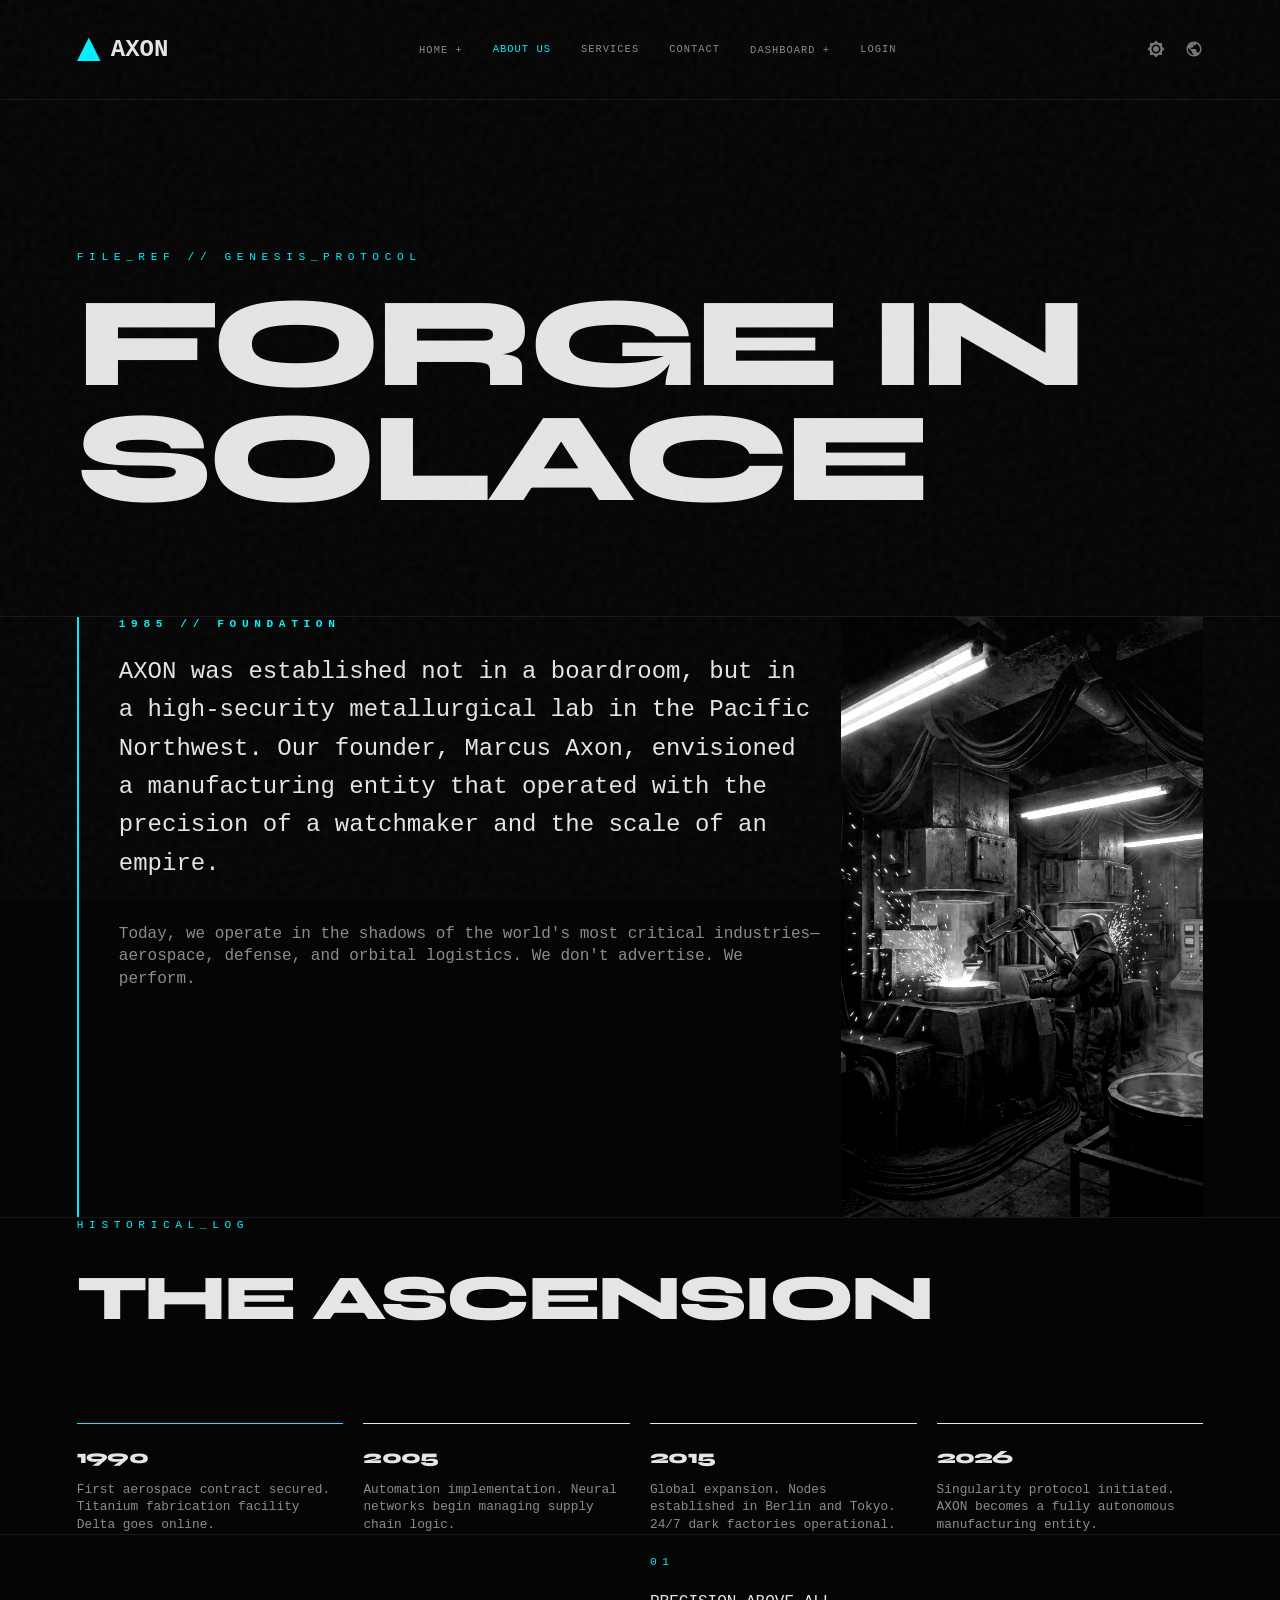
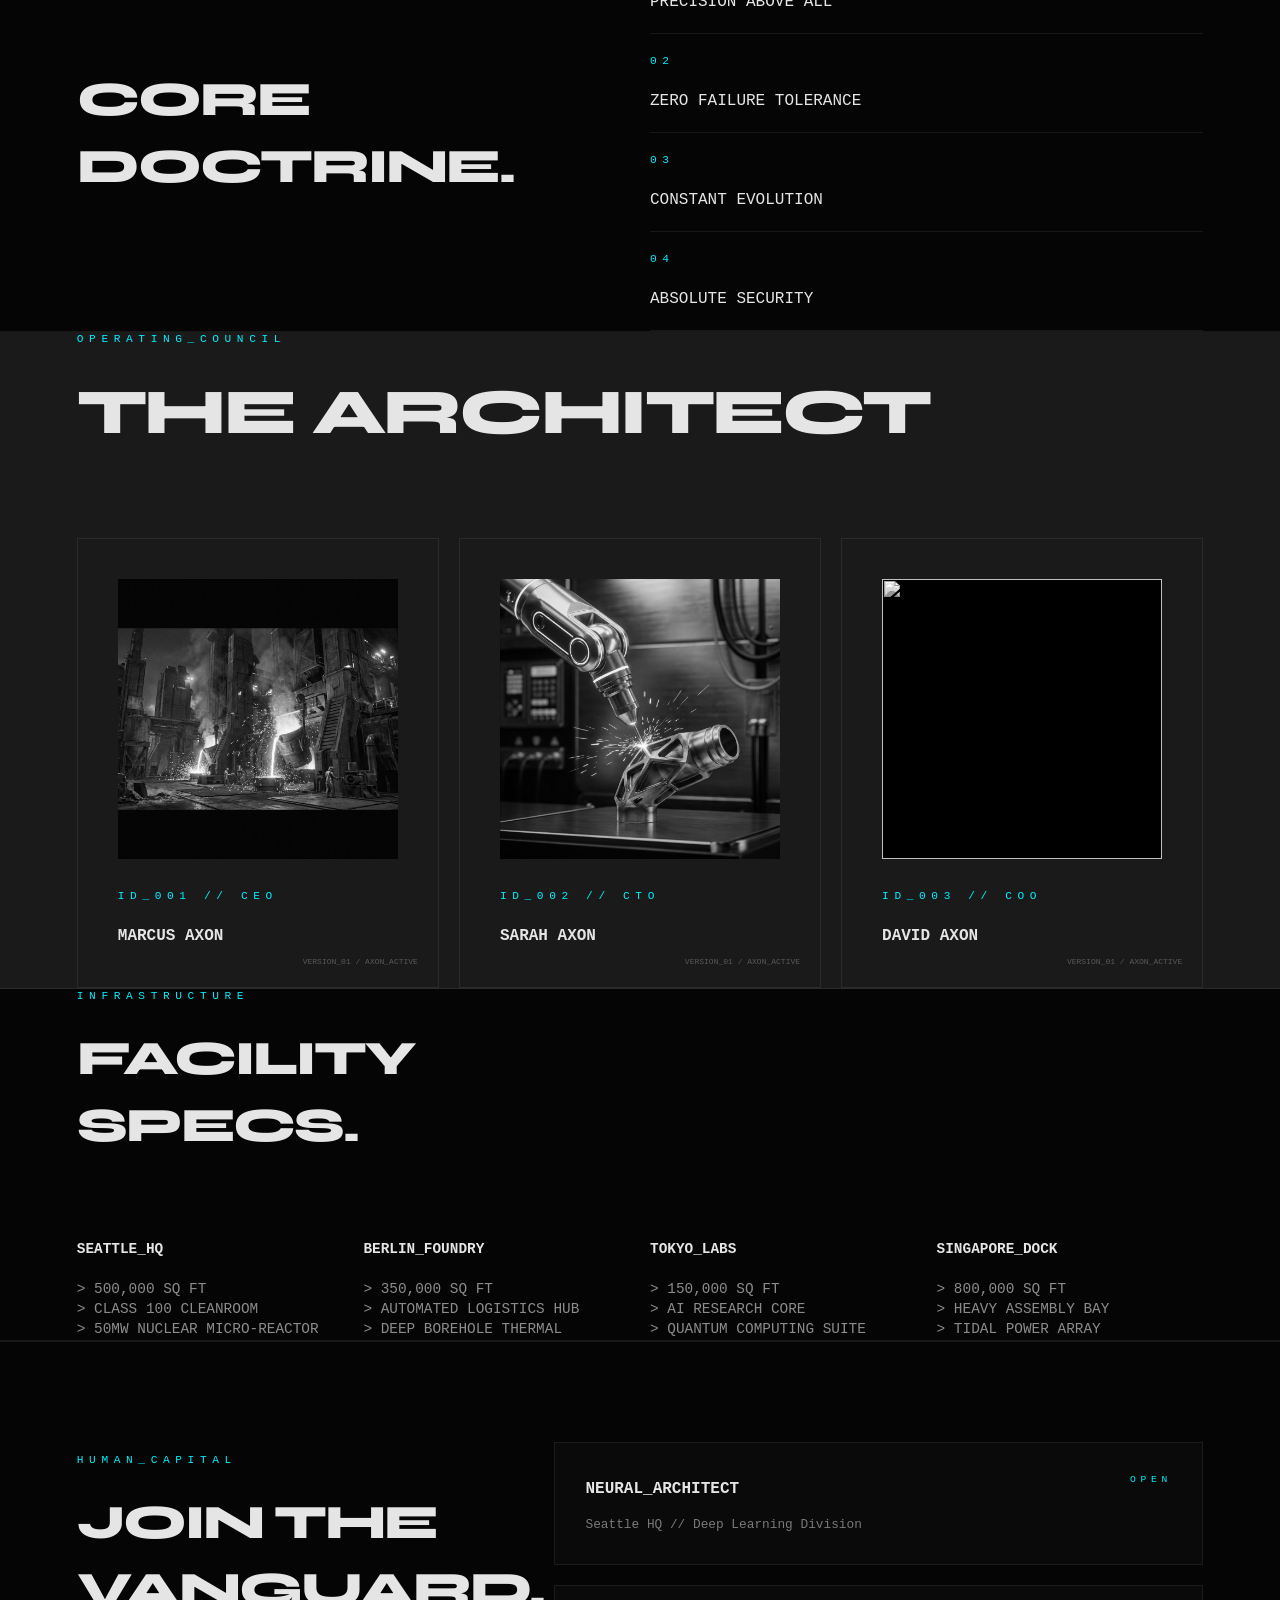
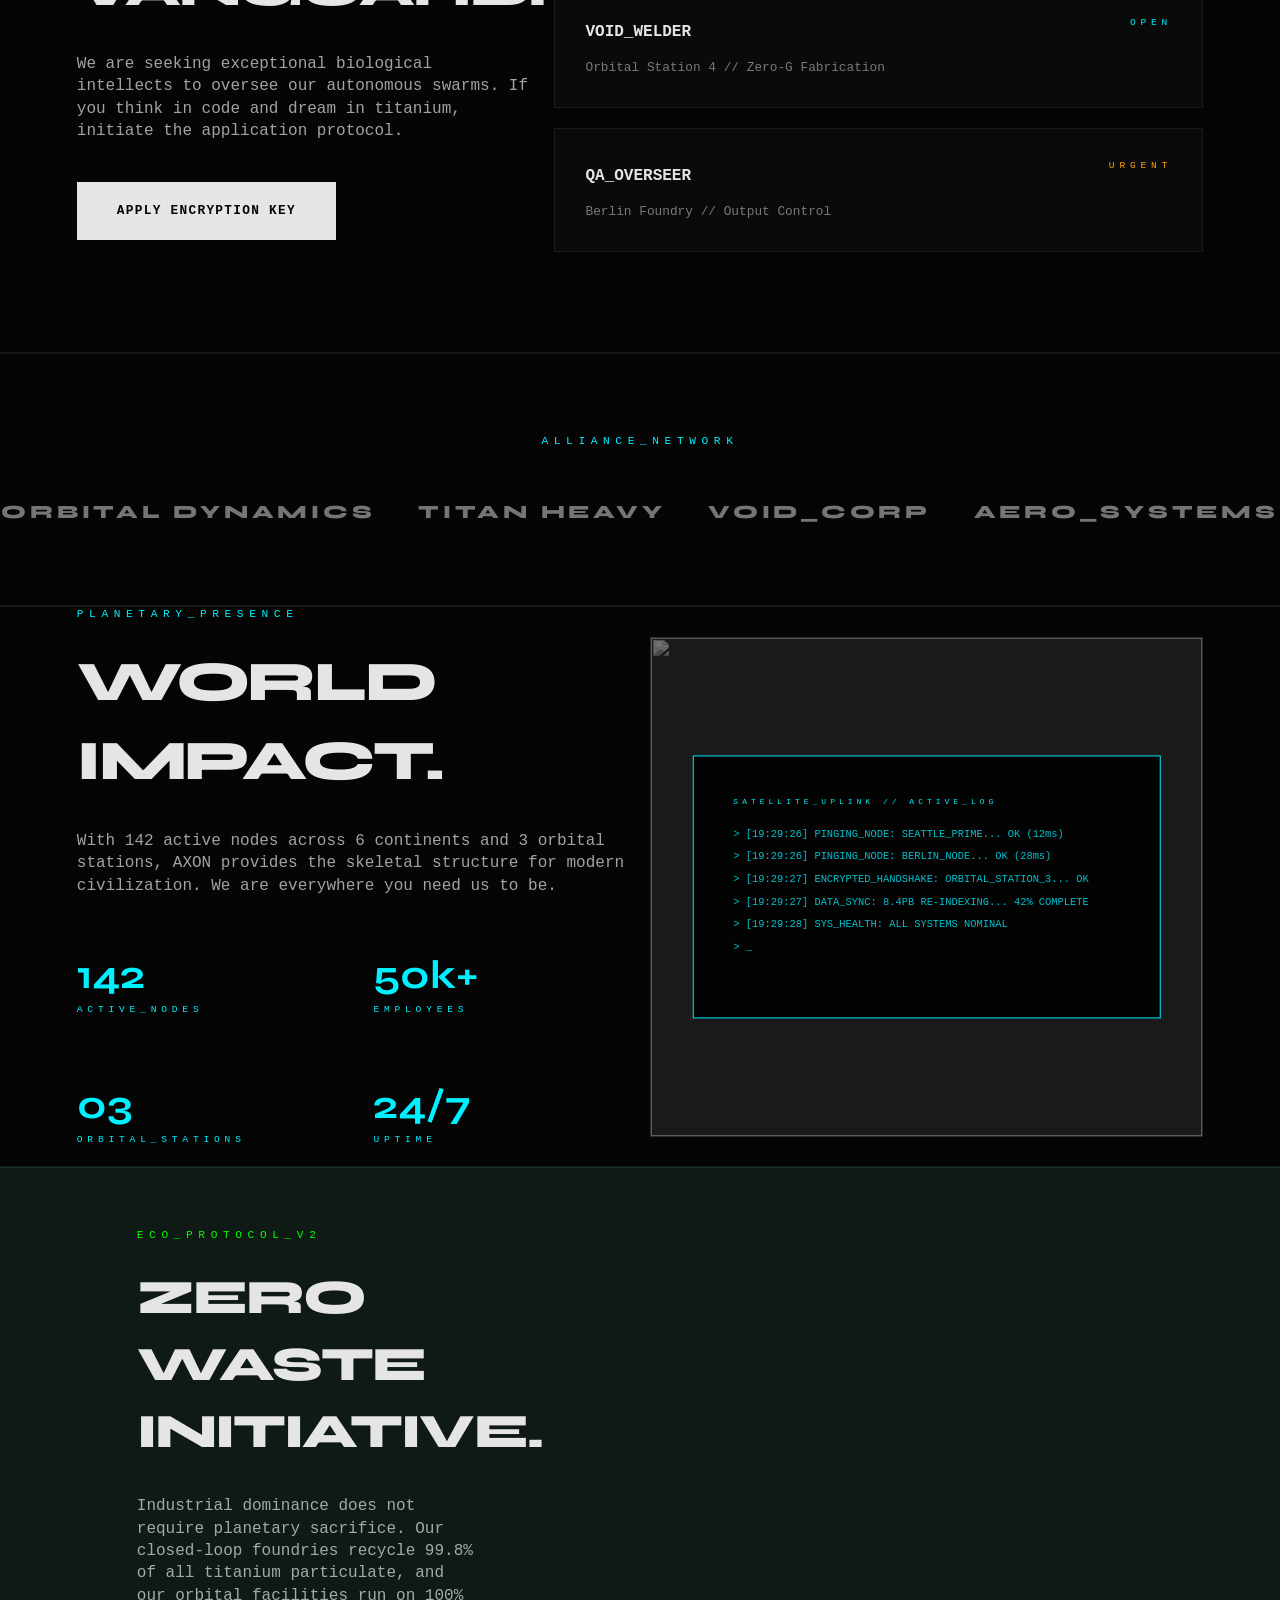
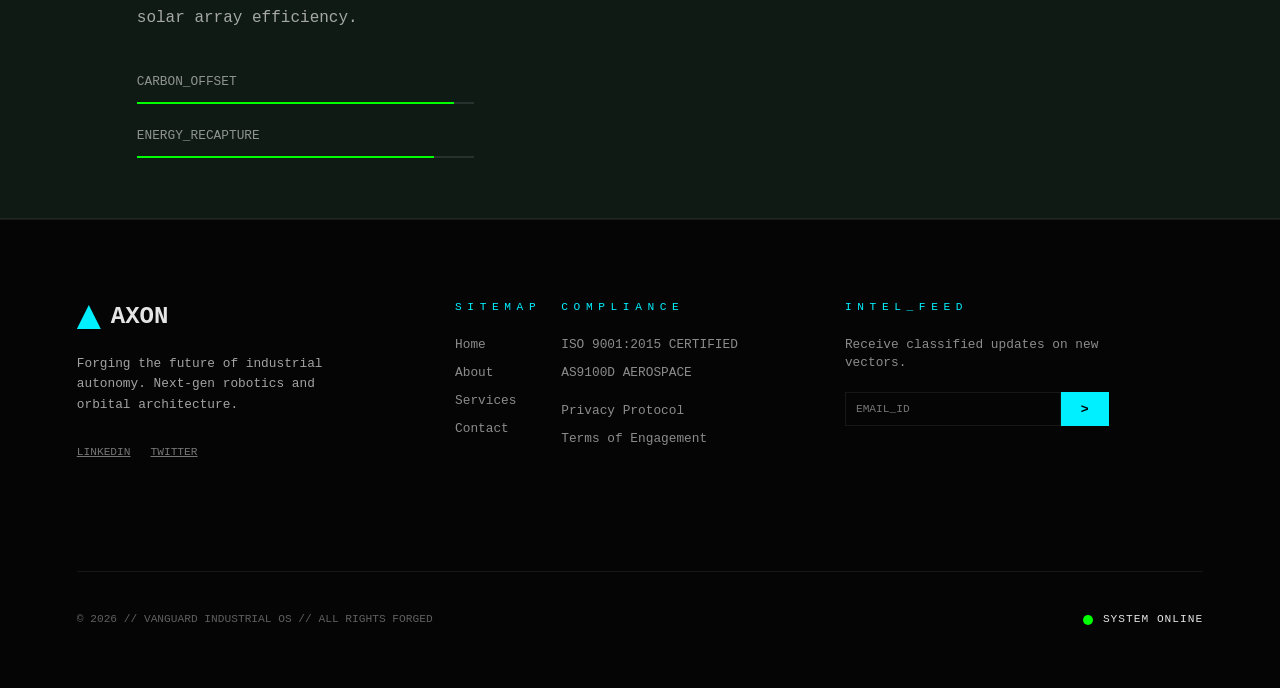
==== commit 4b7b7ab0: "final" ====
--- a/about.html
+++ b/about.html
@@ -252,6 +252,64 @@
             <h3 style="letter-spacing: 0.2em;">TITAN HEAVY</h3>
             <h3 style="letter-spacing: 0.2em;">VOID_CORP</h3>
             <h3 style="letter-spacing: 0.2em;">AERO_SYSTEMS</h3>
+        </div>
+    </section>
+
+    <!-- NEW SECTION: GLOBAL REACH & IMPACT -->
+    <section class="v-container" style="background: var(--v-black); border-top: 1px solid var(--v-border);">
+        <div class="v-grid" style="align-items: center;">
+            <div style="grid-column: span 6;">
+                <span class="v-label">PLANETARY_PRESENCE</span>
+                <h2 style="font-size: 3.5rem; margin-top: 20px;">WORLD<br>IMPACT.</h2>
+                <p style="margin-top: 30px; opacity: 0.7;">With 142 active nodes across 6 continents and 3 orbital
+                    stations, AXON provides the skeletal structure for modern civilization. We are everywhere you need
+                    us to be.</p>
+                <div style="margin-top: 50px; display: grid; grid-template-columns: 1fr 1fr; gap: 40px;">
+                    <div>
+                        <h4 style="font-family: 'Syne'; font-size: 2.5rem; color: var(--v-accent);">142</h4>
+                        <span class="v-label" style="font-size: 0.6rem;">ACTIVE_NODES</span>
+                    </div>
+                    <div>
+                        <h4 style="font-family: 'Syne'; font-size: 2.5rem; color: var(--v-accent);">50k+</h4>
+                        <span class="v-label" style="font-size: 0.6rem;">EMPLOYEES</span>
+                    </div>
+                    <div>
+                        <h4 style="font-family: 'Syne'; font-size: 2.5rem; color: var(--v-accent);">03</h4>
+                        <span class="v-label" style="font-size: 0.6rem;">ORBITAL_STATIONS</span>
+                    </div>
+                    <div>
+                        <h4 style="font-family: 'Syne'; font-size: 2.5rem; color: var(--v-accent);">24/7</h4>
+                        <span class="v-label" style="font-size: 0.6rem;">UPTIME</span>
+                    </div>
+                </div>
+            </div>
+            <div style="grid-column: span 6;">
+                <div
+                    style="width: 100%; height: 500px; background: var(--v-gray); border: 1px solid var(--v-border); position: relative; overflow: hidden;">
+                    <img src="https://images.unsplash.com/photo-1526778548025-fa2f459cd5c1?auto=format&fit=crop&q=80&w=1000"
+                        style="width: 100%; height: 100%; object-fit: cover; opacity: 0.4; filter: grayscale(1);">
+                    <div
+                        style="position: absolute; top: 50%; left: 50%; transform: translate(-50%, -50%); width: 85%; border: 1px solid var(--v-accent); padding: 40px; background: rgba(0,0,0,0.9); text-align: left;">
+                        <span class="v-label" style="font-size: 0.5rem;">SATELLITE_UPLINK // ACTIVE_LOG</span>
+                        <div
+                            style="margin-top: 20px; font-family: 'JetBrains Mono', monospace; font-size: 0.65rem; color: var(--v-accent); opacity: 0.8; height: 150px; overflow: hidden; display: flex; flex-direction: column; gap: 8px;">
+                            <p style="margin: 0;">> [19:29:26] PINGING_NODE: SEATTLE_PRIME... OK (12ms)</p>
+                            <p style="margin: 0;">> [19:29:26] PINGING_NODE: BERLIN_NODE... OK (28ms)</p>
+                            <p style="margin: 0;">> [19:29:27] ENCRYPTED_HANDSHAKE: ORBITAL_STATION_3... OK</p>
+                            <p style="margin: 0;">> [19:29:27] DATA_SYNC: 8.4PB RE-INDEXING... 42% COMPLETE</p>
+                            <p style="margin: 0;">> [19:29:28] SYS_HEALTH: ALL SYSTEMS NOMINAL</p>
+                            <p style="margin: 0; animation: blink 1s step-end infinite;">> _</p>
+                        </div>
+                        <style>
+                            @keyframes blink {
+                                50% {
+                                    opacity: 0;
+                                }
+                            }
+                        </style>
+                    </div>
+                </div>
+            </div>
         </div>
     </section>
 
--- a/style.css
+++ b/style.css
@@ -23,6 +23,7 @@
     --v-accent-dim: rgba(255, 61, 0, 0.15);
     --v-gray: #E0E0E0;
     --v-gray-light: #CCCCCC;
+    --v-border: rgba(0, 0, 0, 0.1);
 }
 
 /* --- Foundation --- */
@@ -429,6 +430,66 @@
     font-family: sans-serif;
 }
 
+[dir="rtl"] .hero-visual {
+    right: auto;
+    left: var(--v-margin);
+}
+
+[dir="rtl"] .section-num {
+    left: auto;
+    right: var(--v-margin);
+}
+
+[dir="rtl"] .hero h1 {
+    margin-left: 0;
+    margin-right: -0.05em;
+}
+
+[dir="rtl"] .dropdown-content {
+    left: auto;
+    right: -10px;
+}
+
+[dir="rtl"] .v-logo::before {
+    order: 2;
+}
+
+[dir="rtl"] .v-card::after {
+    right: auto;
+    left: 20px;
+}
+
+[dir="rtl"] .nav-links {
+    left: auto;
+    right: 0;
+}
+
+[dir="rtl"] .t-layout {
+    grid-template-columns: 1fr 320px;
+}
+
+[dir="rtl"] .t-sidebar {
+    border-right: none;
+    border-left: 1px solid var(--v-border);
+}
+
+[dir="rtl"] [style*="border-left"] {
+    border-left-width: 0 !important;
+    border-right-width: 1px !important;
+    border-right-style: solid !important;
+}
+
+[dir="rtl"] [style*="padding-left"] {
+    padding-left: 0 !important;
+    padding-right: 40px !important;
+    /* Approximation for common value */
+}
+
+/* Fix for alternating rows in services.html */
+[dir="rtl"] .vector-row[style*="row-reverse"] {
+    flex-direction: row !important;
+}
+
 /* --- Responsive & Mobile --- */
 @media (max-width: 1024px) {
     :root {
@@ -471,16 +532,19 @@
         display: none;
         /* Hide default nav items */
         position: fixed;
-        top: 80px;
+        top: 0;
+        /* Changed from 80px to 0 for full screen coverage */
         left: 0;
         width: 100%;
-        height: calc(100vh - 80px);
+        height: 100vh;
         background: var(--v-black);
         flex-direction: column;
-        padding: 40px;
+        padding: 120px 40px 40px;
+        /* Added top padding to clear nav bar */
         border-bottom: 1px solid var(--v-border);
-        gap: 20px;
-        z-index: 999;
+        gap: 30px;
+        z-index: 2000;
+        /* Increased to be above nav (1000) */
         overflow-y: auto;
     }
 
@@ -502,7 +566,8 @@
         width: 30px;
         height: 20px;
         cursor: pointer;
-        z-index: 1001;
+        z-index: 3000;
+        /* Higher than nav-links (2000) */
     }
 
     .mobile-toggle span {
@@ -520,6 +585,12 @@
         gap: 40px;
     }
 
+    /* Handle grid-column spans in flex layout */
+    .v-grid>* {
+        grid-column: span 12 !important;
+        width: 100% !important;
+    }
+
     /* Typography Scaling */
     h1 {
         font-size: clamp(2.5rem, 8vw, 3.5rem);
@@ -539,6 +610,11 @@
         /* Align with mobile margin */
     }
 
+    [dir="rtl"] .section-num {
+        left: auto;
+        right: 20px;
+    }
+
     /* Marquee Handling */
     .v-marquee {
         width: 100vw;
@@ -551,8 +627,11 @@
     }
 
     /* Auto-fix generic overlaps */
-    div[style*="height: 500px"] {
-        height: 300px !important;
+    div[style*="height: 500px"],
+    div[style*="height: 600px"],
+    div[style*="height: 400px"] {
+        height: auto !important;
+        min-height: 300px;
     }
 
     .v-card {
@@ -571,7 +650,7 @@
     .vector-side {
         border-right: none;
         border-bottom: 1px solid var(--v-border);
-        padding: 40px 20px;
+        padding: 40px 20px !important;
         width: 100%;
     }
 
@@ -585,6 +664,23 @@
         width: 100%;
         overflow: hidden;
         /* Safety clip */
+    }
+
+    header.hero {
+        padding-top: 150px;
+        min-height: auto;
+        padding-bottom: 80px;
+    }
+
+    section {
+        padding: 5rem 0;
+    }
+
+    .evolution-item {
+        text-align: center !important;
+        border-right: none !important;
+        padding-right: 0 !important;
+        padding-left: 0 !important;
     }
 }
 
